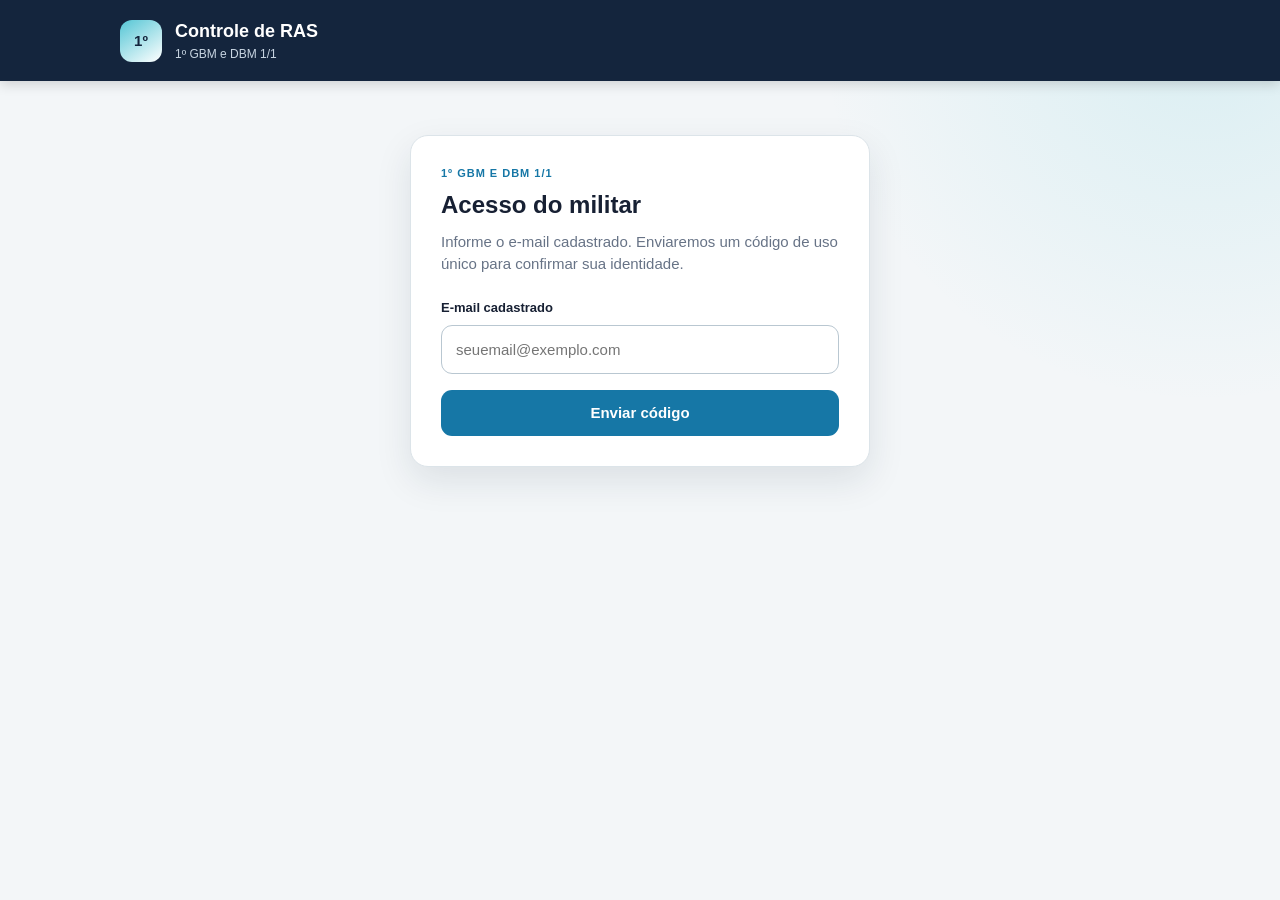
==== 01gbm/index.html @ 35f913c4 "Adiciona ícones do RAS com brasão CBMERJ e arte corrigida" ====
<!doctype html>
<html lang="pt-BR">
  <head>
    <meta charset="utf-8">
    <meta name="viewport" content="width=device-width, initial-scale=1">
    <meta name="theme-color" content="#14253d">
    <meta name="application-name" content="Controle de RAS">
    <meta name="apple-mobile-web-app-title" content="RAS 1º GBM e DBM 1/1">
    <meta name="apple-mobile-web-app-capable" content="yes">
    <meta name="referrer" content="no-referrer">
    <meta http-equiv="Content-Security-Policy" content="default-src 'self'; connect-src https://script.google.com https://script.googleusercontent.com; img-src 'self' data:; style-src 'self'; script-src 'self'; object-src 'none'; base-uri 'self'; form-action 'self'">
    <title>Controle de RAS - 1º GBM e DBM 1/1</title>
    <link rel="icon" type="image/png" sizes="48x48" href="icons/ras-cbmerj-48-v3.png">
    <link rel="icon" type="image/png" sizes="192x192" href="icons/ras-cbmerj-192-v3.png">
    <link rel="apple-touch-icon" sizes="180x180" href="icons/ras-cbmerj-180-v3.png">
    <link rel="manifest" href="manifest.json?v=icone-cbmerj-v3-20260912">
    <link rel="stylesheet" href="../shared/style.css?v=1.0.2">
  </head>
  <body>
    <header class="topbar">
      <div class="topbar-inner">
        <div class="brand">
          <div class="crest" id="unitMark" aria-hidden="true">1º</div>
          <div>
            <h1 id="systemName">Controle de RAS</h1>
            <p id="unitFullName">1º GBM e DBM 1/1</p>
          </div>
        </div>
        <button id="logoutBtn" class="btn btn-light" type="button" hidden>Sair</button>
      </div>
    </header>

    <main>
      <section id="bootScreen" class="card auth boot-screen" aria-live="polite">
        <span class="spinner spinner-dark" aria-hidden="true"></span>
        <strong>Carregando o Controle de RAS…</strong>
      </section>

      <section id="emailScreen" class="card auth" hidden>
        <p class="eyebrow" id="unitName">1º GBM e DBM 1/1</p>
        <h2>Acesso do militar</h2>
        <p>Informe o e-mail cadastrado. Enviaremos um código de uso único para confirmar sua identidade.</p>
        <form id="emailForm">
          <div class="field">
            <label for="email">E-mail cadastrado</label>
            <input id="email" type="email" autocomplete="email" inputmode="email" required placeholder="seuemail@exemplo.com">
          </div>
          <button id="sendBtn" class="btn btn-primary wide" type="submit">Enviar código</button>
        </form>
        <div id="emailMessage" class="message" role="status" aria-live="polite" hidden></div>
      </section>

      <section id="codeScreen" class="card auth" hidden>
        <p class="eyebrow">Confirmação de identidade</p>
        <h2>Digite o código</h2>
        <p>Enviamos seis números para <strong id="maskedEmail"></strong>. O código expira em 10 minutos.</p>
        <form id="codeForm">
          <div class="field">
            <label for="code">Código de acesso</label>
            <input id="code" type="text" inputmode="numeric" autocomplete="one-time-code" maxlength="6" pattern="[0-9]{6}" required placeholder="000000">
          </div>
          <button id="verifyBtn" class="btn btn-primary wide" type="submit">Entrar</button>
        </form>
        <button id="backToEmailBtn" class="btn btn-light wide secondary-action" type="button">Usar outro e-mail</button>
        <div id="codeMessage" class="message" role="status" aria-live="polite" hidden></div>
      </section>

      <section id="portal" hidden>
        <div class="userbar">
          <div>
            <p class="eyebrow">Área do militar</p>
            <h2 id="userName">—</h2>
            <p id="userMeta"></p>
          </div>
        </div>

        <div class="stats" aria-label="Resumo do RAS">
          <div class="card stat"><span>Posição atual</span><strong id="position">—</strong></div>
          <div class="card stat"><span>Saldo de RAS</span><strong id="balance">—</strong></div>
          <div class="card stat"><span>Ciclo</span><strong id="cycle">—</strong></div>
          <div class="card stat">
            <span>Progresso</span><strong id="cycleProgress">—</strong>
            <div class="progress" aria-hidden="true"><i id="progressBar"></i></div>
          </div>
        </div>

        <div class="notice">Suas escolhas não alteram seu saldo. As horas só são acrescentadas quando uma vaga é efetivamente concedida.</div>
        <div id="eligibilityNotice" class="notice warning" role="status" hidden></div>

        <div class="layout">
          <section class="card panel" aria-labelledby="opportunitiesTitle">
            <div class="panel-head">
              <div>
                <h3 id="opportunitiesTitle">Oportunidades abertas</h3>
                <small>Selecione todas as vagas que você pode assumir.</small>
              </div>
              <span id="openCount" class="pill" aria-live="polite">0 abertas</span>
            </div>
            <div id="opportunities" class="opportunity-list"></div>
          </section>

          <aside class="card panel" aria-labelledby="preferencesTitle">
            <div class="panel-head">
              <div>
                <h3 id="preferencesTitle">Minhas preferências</h3>
                <small>Ordene da mais desejada para a menos desejada.</small>
              </div>
            </div>
            <div id="preferences" class="preference-list"></div>
            <div class="savebar">
              <button id="saveBtn" class="btn btn-primary" type="button">Salvar preferências</button>
              <small id="saveHint" role="status" aria-live="polite">Nenhuma alteração pendente.</small>
            </div>
          </aside>
        </div>
      </section>
    </main>

    <noscript>
      <div class="noscript">Ative o JavaScript para acessar o Controle de RAS.</div>
    </noscript>

    <script src="config.js?v=1.0.2"></script>
    <script src="../shared/app.js?v=1.0.2"></script>
  </body>
</html>
---- shared/style.css ----
:root {
  --navy: #14253d;
  --navy-soft: #243d5d;
  --blue: #1677a6;
  --cyan: #55c6d5;
  --cyan-soft: #eaf8fa;
  --bg: #f3f6f8;
  --white: #fff;
  --text: #172033;
  --muted: #677386;
  --line: #dce4e9;
  --green: #277a53;
  --green-soft: #e8f6ef;
  --red: #a23f3f;
  --red-soft: #fff0f0;
  --amber: #765500;
  --amber-soft: #fff8e5;
  --shadow: 0 14px 36px rgba(20, 37, 61, .10);
}

* {
  box-sizing: border-box;
}

html {
  color-scheme: light;
  scroll-behavior: smooth;
}

body {
  margin: 0;
  min-height: 100vh;
  background:
    radial-gradient(circle at 94% 2%, rgba(85, 198, 213, .16), transparent 24rem),
    var(--bg);
  color: var(--text);
  font: 15px/1.45 Arial, sans-serif;
}

button,
input {
  font: inherit;
}

button:focus-visible,
input:focus-visible {
  outline: 3px solid rgba(22, 119, 166, .28);
  outline-offset: 2px;
}

[hidden] {
  display: none !important;
}

.topbar {
  background: var(--navy);
  color: var(--white);
  padding: 18px 22px;
  box-shadow: 0 3px 12px rgba(0, 0, 0, .16);
}

.topbar-inner {
  max-width: 1040px;
  margin: auto;
  display: flex;
  align-items: center;
  justify-content: space-between;
  gap: 16px;
}

.brand {
  display: flex;
  align-items: center;
  gap: 13px;
}

.crest {
  width: 42px;
  height: 42px;
  border-radius: 12px;
  background: linear-gradient(145deg, var(--cyan), var(--white));
  display: grid;
  place-items: center;
  color: var(--navy);
  font-weight: 800;
}

.brand h1 {
  margin: 0;
  font-size: 18px;
}

.brand p {
  margin: 2px 0 0;
  color: #c8d5e2;
  font-size: 12px;
}

main {
  max-width: 1040px;
  margin: 28px auto;
  padding: 0 18px 48px;
}

.card {
  background: var(--white);
  border: 1px solid var(--line);
  border-radius: 18px;
  box-shadow: var(--shadow);
}

.auth {
  max-width: 460px;
  margin: 54px auto;
  padding: 30px;
}

.auth h2 {
  margin: 0 0 8px;
  font-size: 24px;
}

.auth > p:not(.eyebrow) {
  margin: 0 0 24px;
  color: var(--muted);
}

.eyebrow {
  margin: 0 0 6px;
  color: var(--blue);
  font-size: 11px;
  font-weight: 800;
  letter-spacing: .09em;
  text-transform: uppercase;
}

.boot-screen {
  display: flex;
  align-items: center;
  justify-content: center;
  gap: 10px;
  color: var(--muted);
}

.field {
  display: grid;
  gap: 7px;
  margin-bottom: 16px;
}

.field label {
  font-size: 13px;
  font-weight: 700;
}

.field input {
  width: 100%;
  border: 1px solid #b9c7d1;
  border-radius: 11px;
  padding: 13px 14px;
  outline: none;
  background: var(--white);
  color: var(--text);
}

.field input:focus {
  border-color: var(--blue);
  box-shadow: 0 0 0 3px rgba(22, 119, 166, .12);
}

.btn {
  border: 0;
  border-radius: 11px;
  padding: 12px 16px;
  font-weight: 700;
  cursor: pointer;
  transition: filter .15s, transform .15s;
}

.btn:hover:not(:disabled) {
  filter: brightness(.94);
}

.btn:active:not(:disabled) {
  transform: translateY(1px);
}

.btn:disabled {
  opacity: .55;
  cursor: wait;
}

.btn-primary {
  background: var(--blue);
  color: var(--white);
}

.btn-light {
  background: #edf2f5;
  color: var(--navy);
}

.wide {
  width: 100%;
}

.secondary-action {
  margin-top: 10px;
}

.message {
  margin-top: 14px;
  border-radius: 10px;
  padding: 11px 13px;
  background: var(--cyan-soft);
  color: #265d68;
}

.message.error {
  background: var(--red-soft);
  color: var(--red);
}

.userbar {
  display: flex;
  justify-content: space-between;
  align-items: center;
  gap: 14px;
  margin-bottom: 18px;
}

.userbar h2 {
  margin: 0;
  font-size: 24px;
}

.userbar p:not(.eyebrow) {
  margin: 3px 0 0;
  color: var(--muted);
}

.stats {
  display: grid;
  grid-template-columns: repeat(4, 1fr);
  gap: 13px;
  margin-bottom: 18px;
}

.stat {
  padding: 18px;
}

.stat span {
  display: block;
  color: var(--muted);
  font-size: 12px;
  font-weight: 700;
  letter-spacing: .04em;
  text-transform: uppercase;
}

.stat strong {
  display: block;
  margin-top: 5px;
  font-size: 27px;
}

.stat #cycle {
  font-size: 22px;
  overflow-wrap: anywhere;
}

.progress {
  height: 8px;
  margin-top: 10px;
  overflow: hidden;
  border-radius: 8px;
  background: #dce9ee;
}

.progress i {
  display: block;
  width: 0;
  height: 100%;
  background: var(--cyan);
  transition: width .2s ease;
}

.notice {
  margin-bottom: 18px;
  padding: 14px 17px;
  border: 1px solid #cbe8d8;
  border-radius: 13px;
  background: var(--green-soft);
  color: var(--green);
}

.notice.warning {
  border-color: #f0dda4;
  background: var(--amber-soft);
  color: var(--amber);
}

.layout {
  display: grid;
  grid-template-columns: minmax(0, 1.4fr) minmax(300px, .8fr);
  gap: 18px;
  align-items: start;
}

.panel {
  padding: 20px;
}

.panel-head {
  display: flex;
  align-items: flex-start;
  justify-content: space-between;
  gap: 12px;
  margin-bottom: 16px;
}

.panel h3 {
  margin: 0;
  font-size: 18px;
}

.panel small {
  color: var(--muted);
}

.opportunity-list,
.preference-list {
  display: grid;
  gap: 11px;
}

.opportunity {
  display: grid;
  grid-template-columns: minmax(0, 1fr) auto;
  gap: 12px;
  align-items: center;
  padding: 15px;
  border: 1px solid var(--line);
  border-radius: 14px;
}

.opportunity.selected {
  border-color: var(--cyan);
  background: var(--cyan-soft);
}

.opportunity h4 {
  margin: 0 0 5px;
  font-size: 15px;
}

.meta {
  display: flex;
  flex-wrap: wrap;
  gap: 6px 12px;
  color: var(--muted);
  font-size: 12px;
}

.opportunity-note {
  margin: 9px 0 0;
  color: var(--navy-soft);
  font-size: 12px;
}

.pill {
  display: inline-block;
  padding: 4px 8px;
  border-radius: 999px;
  background: #edf3f6;
  color: #405267;
  font-size: 11px;
  font-weight: 700;
  white-space: nowrap;
}

.select-btn {
  width: 40px;
  height: 40px;
  border: 1px solid #b7c7d1;
  border-radius: 50%;
  background: var(--white);
  color: var(--blue);
  font-size: 20px;
  cursor: pointer;
}

.selected .select-btn {
  border-color: var(--blue);
  background: var(--blue);
  color: var(--white);
}

.preference {
  display: grid;
  grid-template-columns: 32px minmax(0, 1fr) auto;
  gap: 10px;
  align-items: center;
  padding: 11px;
  border: 1px solid var(--line);
  border-radius: 13px;
}

.order {
  width: 30px;
  height: 30px;
  border-radius: 9px;
  background: var(--navy);
  color: var(--white);
  display: grid;
  place-items: center;
  font-weight: 700;
}

.preference strong,
.preference span {
  display: block;
}

.preference strong {
  font-size: 13px;
}

.preference span {
  color: var(--muted);
  font-size: 11px;
}

.controls {
  display: flex;
  gap: 4px;
}

.icon-btn {
  width: 32px;
  height: 32px;
  border: 0;
  border-radius: 8px;
  background: #edf2f5;
  color: var(--navy);
  cursor: pointer;
}

.icon-btn:disabled {
  opacity: .35;
  cursor: default;
}

.savebar {
  display: grid;
  gap: 9px;
  margin-top: 16px;
}

.savebar small.error {
  color: var(--red);
}

.savebar small.success {
  color: var(--green);
}

.empty {
  padding: 26px 15px;
  border: 1px dashed #bdcad3;
  border-radius: 13px;
  color: var(--muted);
  text-align: center;
}

.spinner {
  display: inline-block;
  width: 14px;
  height: 14px;
  margin-right: 7px;
  border: 2px solid rgba(255, 255, 255, .45);
  border-top-color: var(--white);
  border-radius: 50%;
  animation: spin .7s linear infinite;
  vertical-align: -2px;
}

.spinner-dark {
  margin-right: 0;
  border-color: rgba(20, 37, 61, .18);
  border-top-color: var(--blue);
}

.noscript {
  max-width: 460px;
  margin: 24px auto;
  padding: 14px;
  border-radius: 10px;
  background: var(--red-soft);
  color: var(--red);
}

@keyframes spin {
  to { transform: rotate(360deg); }
}

@media (max-width: 780px) {
  .topbar {
    padding: 15px;
  }

  .brand p {
    display: none;
  }

  main {
    margin-top: 20px;
    padding-inline: 12px;
  }

  .auth {
    margin: 24px auto;
    padding: 24px 20px;
  }

  .stats {
    grid-template-columns: repeat(2, 1fr);
  }

  .layout {
    grid-template-columns: 1fr;
  }

  .userbar {
    align-items: flex-start;
  }
}

@media (max-width: 480px) {
  .stats {
    gap: 9px;
  }

  .stat,
  .panel {
    padding: 15px;
  }

  .stat strong {
    font-size: 23px;
  }

  .preference {
    grid-template-columns: 30px minmax(0, 1fr);
  }

  .preference .controls {
    grid-column: 1 / -1;
    justify-content: flex-end;
  }
}

@media (prefers-reduced-motion: reduce) {
  *,
  *::before,
  *::after {
    scroll-behavior: auto !important;
    transition-duration: .01ms !important;
    animation-duration: .01ms !important;
    animation-iteration-count: 1 !important;
  }
}
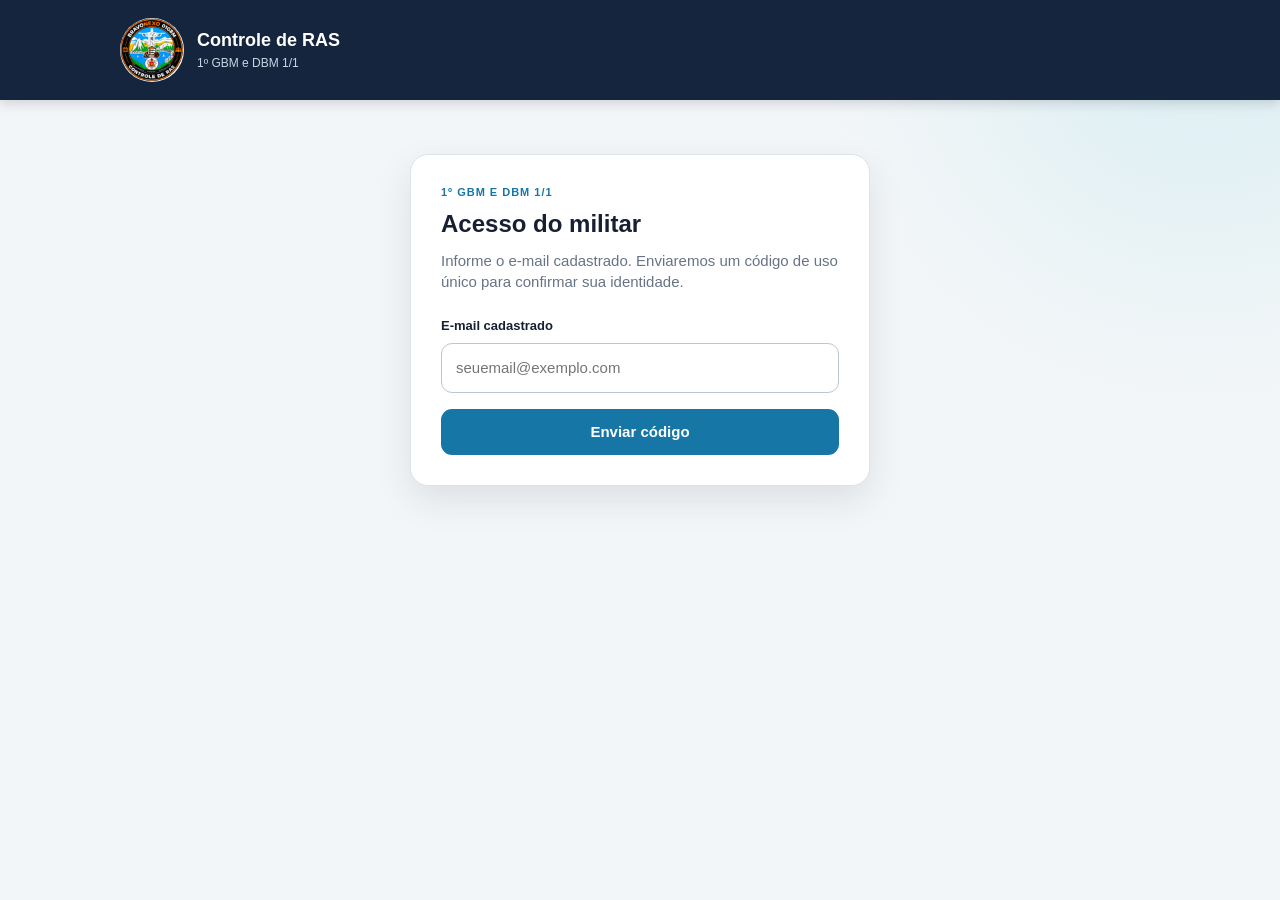
==== commit a2f99f8e: "Usa o brasão próprio do Controle de RAS no cabeçalho e login" ====
--- a/01gbm/index.html
+++ b/01gbm/index.html
@@ -14,13 +14,13 @@
     <link rel="icon" type="image/png" sizes="192x192" href="icons/ras-cbmerj-192-v3.png">
     <link rel="apple-touch-icon" sizes="180x180" href="icons/ras-cbmerj-180-v3.png">
     <link rel="manifest" href="manifest.json?v=icone-cbmerj-v3-20260912">
-    <link rel="stylesheet" href="../shared/style.css?v=1.0.2">
+    <link rel="stylesheet" href="../shared/style.css?v=1.0.6">
   </head>
   <body>
     <header class="topbar">
       <div class="topbar-inner">
         <div class="brand">
-          <div class="crest" id="unitMark" aria-hidden="true">1º</div>
+          <img class="crest" src="icons/ras-cbmerj-192-v3.png" width="64" height="64" alt="Brasão do Controle de RAS — 1º GBM" decoding="async">
           <div>
             <h1 id="systemName">Controle de RAS</h1>
             <p id="unitFullName">1º GBM e DBM 1/1</p>
@@ -75,7 +75,7 @@
         </div>
 
         <div class="stats" aria-label="Resumo do RAS">
-          <div class="card stat"><span>Posição atual</span><strong id="position">—</strong></div>
+          <div class="card stat"><span>Posição hoje</span><strong id="position">—</strong></div>
           <div class="card stat"><span>Saldo de RAS</span><strong id="balance">—</strong></div>
           <div class="card stat"><span>Ciclo</span><strong id="cycle">—</strong></div>
           <div class="card stat">
@@ -84,7 +84,7 @@
           </div>
         </div>
 
-        <div class="notice">Suas escolhas não alteram seu saldo. As horas só são acrescentadas quando uma vaga é efetivamente concedida.</div>
+        <div class="notice">Suas escolhas não alteram seu saldo. As horas só são acrescentadas quando uma vaga é efetivamente concedida. Uma escolha concorre a todas as vagas da opção, mas você recebe no máximo uma delas.</div>
         <div id="eligibilityNotice" class="notice warning" role="status" hidden></div>
 
         <div class="layout">
@@ -92,9 +92,9 @@
             <div class="panel-head">
               <div>
                 <h3 id="opportunitiesTitle">Oportunidades abertas</h3>
-                <small>Selecione todas as vagas que você pode assumir.</small>
+                <small>Selecione as opções que você pode assumir. Vagas com condições idênticas aparecem juntas.</small>
               </div>
-              <span id="openCount" class="pill" aria-live="polite">0 abertas</span>
+              <span id="openCount" class="pill" aria-live="polite">0 vagas abertas</span>
             </div>
             <div id="opportunities" class="opportunity-list"></div>
           </section>
@@ -121,6 +121,6 @@
     </noscript>
 
     <script src="config.js?v=1.0.2"></script>
-    <script src="../shared/app.js?v=1.0.2"></script>
+    <script src="../shared/app.js?v=1.0.6"></script>
   </body>
 </html>
--- a/shared/style.css
+++ b/shared/style.css
@@ -72,17 +72,16 @@
   display: flex;
   align-items: center;
   gap: 13px;
+  min-width: 0;
 }
 
 .crest {
-  width: 42px;
-  height: 42px;
-  border-radius: 12px;
-  background: linear-gradient(145deg, var(--cyan), var(--white));
-  display: grid;
-  place-items: center;
-  color: var(--navy);
-  font-weight: 800;
+  display: block;
+  flex: 0 0 auto;
+  width: 64px;
+  height: 64px;
+  border-radius: 50%;
+  object-fit: contain;
 }
 
 .brand h1 {
@@ -353,6 +352,29 @@
 .opportunity h4 {
   margin: 0 0 5px;
   font-size: 15px;
+  overflow-wrap: anywhere;
+}
+
+.vacancy-count {
+  margin-left: 5px;
+  background: var(--green-soft);
+  color: var(--green);
+}
+
+.opportunity .service-wing,
+.preference .service-wing {
+  display: block;
+  margin: 3px 0 6px;
+  color: var(--navy-soft);
+  font-size: 12px;
+  font-weight: 700;
+  overflow-wrap: anywhere;
+}
+
+.opportunity-note,
+.meta,
+.preference-description {
+  overflow-wrap: anywhere;
 }
 
 .meta {
@@ -397,9 +419,14 @@
   color: var(--white);
 }
 
+.select-btn:disabled {
+  opacity: .45;
+  cursor: default;
+}
+
 .preference {
   display: grid;
-  grid-template-columns: 32px minmax(0, 1fr) auto;
+  grid-template-columns: 32px minmax(0, 1fr);
   gap: 10px;
   align-items: center;
   padding: 11px;
@@ -423,6 +450,17 @@
   display: block;
 }
 
+.preference .preference-quantity {
+  margin: 3px 0;
+  color: var(--green);
+  font-weight: 700;
+}
+
+.preference .preference-note {
+  margin-top: 4px;
+  color: var(--navy-soft);
+}
+
 .preference strong {
   font-size: 13px;
 }
@@ -434,6 +472,8 @@
 
 .controls {
   display: flex;
+  grid-column: 2;
+  justify-content: flex-end;
   gap: 4px;
 }
 
@@ -501,6 +541,20 @@
   color: var(--red);
 }
 
+.opportunity.unavailable,
+.preference.unavailable {
+  border-color: #d4b47c;
+  background: #fff9ec;
+}
+
+.opportunity-eligibility {
+  margin: 8px 0 0;
+  color: #765214;
+  font-size: 12px;
+  line-height: 1.45;
+  overflow-wrap: anywhere;
+}
+
 @keyframes spin {
   to { transform: rotate(360deg); }
 }
@@ -508,6 +562,11 @@
 @media (max-width: 780px) {
   .topbar {
     padding: 15px;
+  }
+
+  .crest {
+    width: 56px;
+    height: 56px;
   }
 
   .brand p {
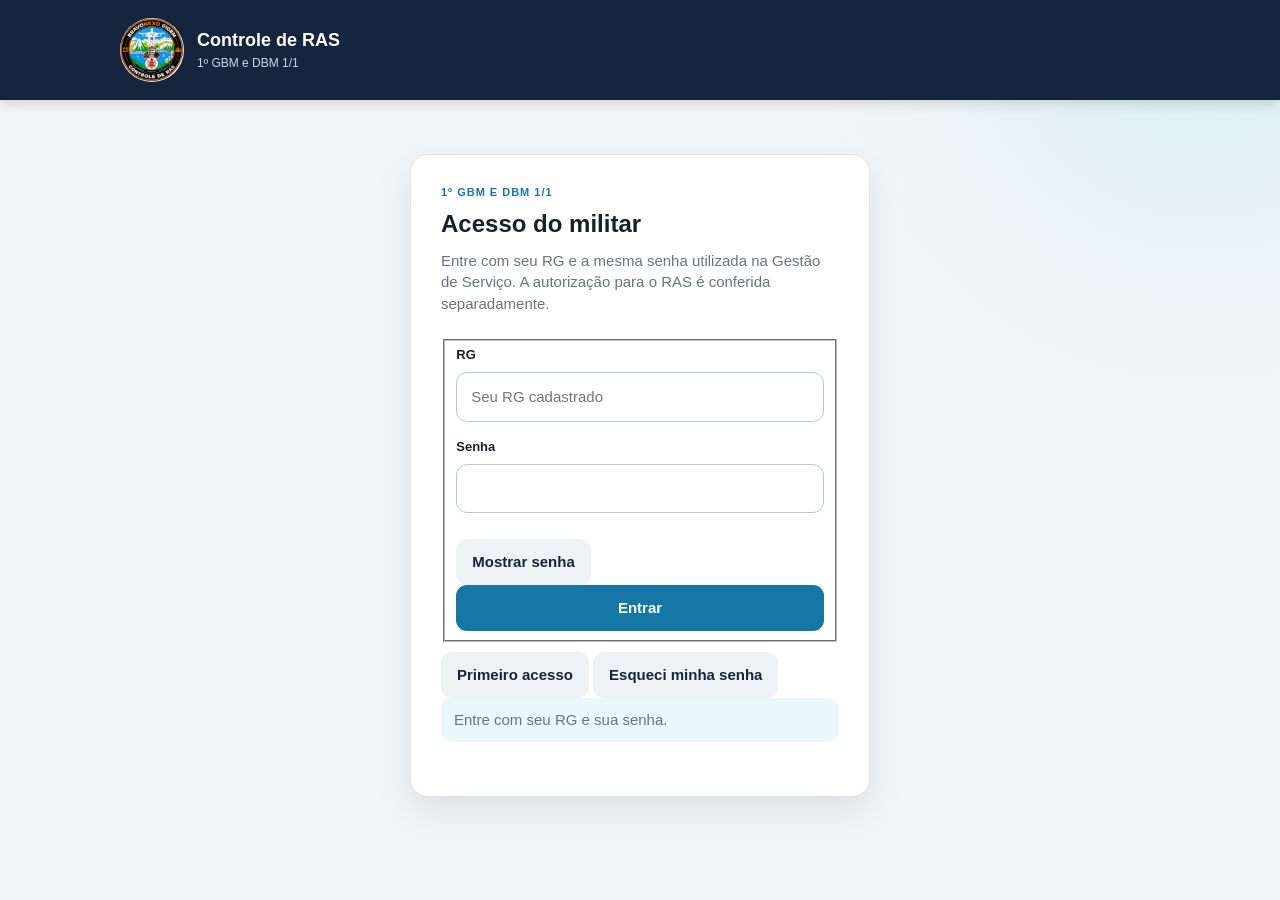
==== commit c90a60f8: "RAS v1.1.0: banco SQL e acesso compartilhado por RG e senha" ====
--- a/01gbm/index.html
+++ b/01gbm/index.html
@@ -8,13 +8,14 @@
     <meta name="apple-mobile-web-app-title" content="RAS 1º GBM e DBM 1/1">
     <meta name="apple-mobile-web-app-capable" content="yes">
     <meta name="referrer" content="no-referrer">
-    <meta http-equiv="Content-Security-Policy" content="default-src 'self'; connect-src https://script.google.com https://script.googleusercontent.com; img-src 'self' data:; style-src 'self'; script-src 'self'; object-src 'none'; base-uri 'self'; form-action 'self'">
+    <meta http-equiv="Content-Security-Policy" content="default-src 'self'; connect-src https://ciqctdckqmopdeoigzfz.supabase.co; img-src 'self' data:; style-src 'self'; script-src 'self'; object-src 'none'; base-uri 'self'; form-action 'self'">
     <title>Controle de RAS - 1º GBM e DBM 1/1</title>
-    <link rel="icon" type="image/png" sizes="48x48" href="icons/ras-cbmerj-48-v3.png">
     <link rel="icon" type="image/png" sizes="192x192" href="icons/ras-cbmerj-192-v3.png">
-    <link rel="apple-touch-icon" sizes="180x180" href="icons/ras-cbmerj-180-v3.png">
-    <link rel="manifest" href="manifest.json?v=icone-cbmerj-v3-20260912">
-    <link rel="stylesheet" href="../shared/style.css?v=1.0.6">
+    <link rel="icon" type="image/png" sizes="192x192" href="icons/ras-cbmerj-192-v3.png">
+    <link rel="apple-touch-icon" sizes="192x192" href="icons/ras-cbmerj-192-v3.png">
+    <link rel="manifest" href="manifest.json?v=ras-password-1.1.0-45cff6031b1d">
+    <link rel="stylesheet" href="../shared/style.css?v=1.0.7">
+    <link rel="stylesheet" href="../shared/portal-services.css?v=1.0.8">
   </head>
   <body>
     <header class="topbar">
@@ -36,36 +37,34 @@
         <strong>Carregando o Controle de RAS…</strong>
       </section>
 
-      <section id="emailScreen" class="card auth" hidden>
-        <p class="eyebrow" id="unitName">1º GBM e DBM 1/1</p>
-        <h2>Acesso do militar</h2>
-        <p>Informe o e-mail cadastrado. Enviaremos um código de uso único para confirmar sua identidade.</p>
-        <form id="emailForm">
-          <div class="field">
-            <label for="email">E-mail cadastrado</label>
-            <input id="email" type="email" autocomplete="email" inputmode="email" required placeholder="seuemail@exemplo.com">
-          </div>
-          <button id="sendBtn" class="btn btn-primary wide" type="submit">Enviar código</button>
-        </form>
-        <div id="emailMessage" class="message" role="status" aria-live="polite" hidden></div>
-      </section>
+<section id="rasAccessScreen" class="card auth" hidden>
+  <p class="eyebrow" id="unitName">1º GBM e DBM 1/1</p><h2>Acesso do militar</h2>
+  <p>Entre com seu RG e a mesma senha utilizada na Gestão de Serviço. A autorização para o RAS é conferida separadamente.</p>
+  <form id="rasLoginForm"><fieldset id="rasLoginFields" disabled>
+    <div class="field"><label for="rasRg">RG</label><input id="rasRg" type="text" autocomplete="username" maxlength="40" required placeholder="Seu RG cadastrado"></div>
+    <div class="field"><label for="rasPassword">Senha</label><input id="rasPassword" type="password" autocomplete="current-password" maxlength="1024" required></div>
+    <button id="rasShowPassword" class="btn btn-light secondary-action" type="button" aria-controls="rasPassword" aria-pressed="false">Mostrar senha</button>
+    <button id="rasLoginSubmit" class="btn btn-primary wide" type="submit">Entrar</button>
+  </fieldset></form>
+  <div id="rasAccountActions"><button id="rasFirstAccess" class="btn btn-light secondary-action" type="button">Primeiro acesso</button> <button id="rasRecovery" class="btn btn-light secondary-action" type="button">Esqueci minha senha</button></div>
+  <form id="rasRequestForm" hidden><fieldset id="rasRequestFields" disabled>
+    <div class="field"><label for="rasRequestRg">RG</label><input id="rasRequestRg" type="text" autocomplete="username" maxlength="40" required></div>
+    <div class="field" id="rasEmailField"><label for="rasRegisteredEmail">E-mail do cadastro</label><input id="rasRegisteredEmail" type="email" autocomplete="email" maxlength="254"></div>
+    <p id="rasRecoveryNote" hidden>O código será enviado somente ao e-mail do cadastro.</p><button id="rasRequestSubmit" class="btn btn-primary wide" type="submit">Enviar código</button>
+  </fieldset></form>
+  <form id="rasCodeForm" hidden><fieldset id="rasCodeFields" disabled><div class="field"><label for="rasCode">Código recebido no e-mail</label><input id="rasCode" type="text" inputmode="numeric" autocomplete="one-time-code" pattern="[0-9]{6,8}" minlength="6" maxlength="8" required></div><button id="rasCodeSubmit" class="btn btn-primary wide" type="submit">Confirmar e-mail</button></fieldset></form>
+  <form id="rasNewPasswordForm" hidden><fieldset id="rasNewPasswordFields" disabled>
+    <div class="field"><label for="rasNewPassword">Nova senha</label><input id="rasNewPassword" type="password" autocomplete="new-password" minlength="8" maxlength="1024" required></div>
+    <div class="field"><label for="rasConfirmPassword">Repita a nova senha</label><input id="rasConfirmPassword" type="password" autocomplete="new-password" minlength="8" maxlength="1024" required></div>
+    <p>Pelo menos 8 caracteres. A senha é compartilhada com a Gestão de Serviço.</p><button id="rasCompleteSubmit" class="btn btn-primary wide" type="submit">Salvar senha e entrar</button>
+  </fieldset></form>
+  <button id="rasCancelFlow" class="btn btn-light wide secondary-action" type="button" hidden>Voltar</button>
+  <p id="rasAccessMessage" class="message" role="status" aria-live="polite"></p>
+  <button id="rasReloadPortal" class="btn btn-light wide secondary-action" type="button" hidden>Tentar carregar o RAS novamente</button>
+</section>
 
-      <section id="codeScreen" class="card auth" hidden>
-        <p class="eyebrow">Confirmação de identidade</p>
-        <h2>Digite o código</h2>
-        <p>Enviamos seis números para <strong id="maskedEmail"></strong>. O código expira em 10 minutos.</p>
-        <form id="codeForm">
-          <div class="field">
-            <label for="code">Código de acesso</label>
-            <input id="code" type="text" inputmode="numeric" autocomplete="one-time-code" maxlength="6" pattern="[0-9]{6}" required placeholder="000000">
-          </div>
-          <button id="verifyBtn" class="btn btn-primary wide" type="submit">Entrar</button>
-        </form>
-        <button id="backToEmailBtn" class="btn btn-light wide secondary-action" type="button">Usar outro e-mail</button>
-        <div id="codeMessage" class="message" role="status" aria-live="polite" hidden></div>
-      </section>
-
-      <section id="portal" hidden>
+      <div id="rasPendingNotice" class="notice warning" hidden><p data-ras-pending-message role="status" aria-live="polite"></p><button id="rasReconcile" data-ras-reconcile class="btn btn-light" type="button" hidden>Consultar resultado do envio</button></div>
+<section id="portal" hidden>
         <div class="userbar">
           <div>
             <p class="eyebrow">Área do militar</p>
@@ -103,10 +102,11 @@
             <div class="panel-head">
               <div>
                 <h3 id="preferencesTitle">Minhas preferências</h3>
-                <small>Ordene da mais desejada para a menos desejada.</small>
+                <small id="preferenceInstructions">A primeira opção é sua maior prioridade. Arraste pelo botão ⠿ ou use as setas para mudar a ordem.</small>
               </div>
             </div>
-            <div id="preferences" class="preference-list"></div>
+            <div id="preferences" class="preference-list" role="list" aria-label="Preferências em ordem de prioridade"></div>
+            <div id="preferenceAnnouncement" class="sr-only" role="status" aria-live="polite" aria-atomic="true"></div>
             <div class="savebar">
               <button id="saveBtn" class="btn btn-primary" type="button">Salvar preferências</button>
               <small id="saveHint" role="status" aria-live="polite">Nenhuma alteração pendente.</small>
@@ -120,7 +120,6 @@
       <div class="noscript">Ative o JavaScript para acessar o Controle de RAS.</div>
     </noscript>
 
-    <script src="config.js?v=1.0.2"></script>
-    <script src="../shared/app.js?v=1.0.6"></script>
+    <script src="../shared/app.js?v=ras-password-1.1.0-45cff6031b1d"></script>
   </body>
 </html>
--- a/shared/style.css
+++ b/shared/style.css
@@ -425,6 +425,7 @@
 }
 
 .preference {
+  position: relative;
   display: grid;
   grid-template-columns: 32px minmax(0, 1fr);
   gap: 10px;
@@ -432,6 +433,73 @@
   padding: 11px;
   border: 1px solid var(--line);
   border-radius: 13px;
+  background: var(--white);
+  box-shadow: 0 3px 10px rgba(20, 37, 61, .05);
+}
+
+.preference-list {
+  position: relative;
+  overflow-anchor: none;
+}
+
+.preference-description {
+  min-width: 0;
+  overflow-wrap: anywhere;
+}
+
+.preference .order {
+  align-self: start;
+}
+
+.preference-drag-handle {
+  margin-right: auto;
+  touch-action: none;
+  cursor: grab;
+  font-size: 26px;
+  line-height: 1;
+  user-select: none;
+  -webkit-user-select: none;
+  -webkit-touch-callout: none;
+}
+
+.preference.is-drag-placeholder {
+  border: 2px dashed var(--blue);
+  padding: 10px;
+  background: var(--cyan-soft);
+  opacity: .4;
+}
+
+.preference-list.is-sorting {
+  user-select: none;
+  -webkit-user-select: none;
+}
+
+.preference-list.is-sorting .controls {
+  pointer-events: none;
+}
+
+.preference-drag-ghost {
+  position: fixed;
+  top: 0;
+  left: 0;
+  z-index: 100;
+  margin: 0;
+  pointer-events: none;
+  border-color: var(--blue);
+  box-shadow: 0 14px 30px rgba(20, 37, 61, .22);
+  will-change: transform;
+}
+
+.sr-only {
+  position: absolute;
+  width: 1px;
+  height: 1px;
+  padding: 0;
+  margin: -1px;
+  overflow: hidden;
+  clip-path: inset(50%);
+  white-space: nowrap;
+  border: 0;
 }
 
 .order {
@@ -462,29 +530,40 @@
 }
 
 .preference strong {
-  font-size: 13px;
+  font-size: 14px;
 }
 
 .preference span {
   color: var(--muted);
-  font-size: 11px;
+  font-size: 12px;
 }
 
 .controls {
   display: flex;
-  grid-column: 2;
+  grid-column: 1 / -1;
   justify-content: flex-end;
-  gap: 4px;
+  gap: 6px;
 }
 
 .icon-btn {
-  width: 32px;
-  height: 32px;
+  width: 44px;
+  height: 44px;
+  flex: 0 0 44px;
   border: 0;
   border-radius: 8px;
   background: #edf2f5;
   color: var(--navy);
   cursor: pointer;
+  font-size: 20px;
+}
+
+.icon-btn:not(.preference-drag-handle) {
+  touch-action: manipulation;
+}
+
+.icon-btn.preference-drag-handle {
+  cursor: grab;
+  font-size: 26px;
 }
 
 .icon-btn:disabled {
--- a/shared/portal-services.css
+++ b/shared/portal-services.css
@@ -0,0 +1,23 @@
+.ras-services-panel { margin-top: 20px; }
+.ras-services-panel .panel-head { flex-wrap: wrap; }
+.ras-services-list { display: grid; gap: 12px; margin-top: 16px; }
+.ras-service { border: 1px solid var(--line); border-radius: 12px; padding: 16px; }
+.ras-service h4 { margin: 0 0 8px; }
+.ras-service p { overflow-wrap: anywhere; }
+.ras-cancel-button { margin-top: 12px; border: 1px solid #cd9a9a; background: #fff5f5; color: #813030; }
+.ras-service-help, .ras-request-reason { font-size: 13px; color: var(--muted); }
+.ras-cancel-status { padding: 10px; background: var(--amber-soft); border-radius: 8px; color: var(--amber); font-weight: 700; }
+.ras-participants-count { display: flex; flex-wrap: wrap; align-items: center; gap: 6px 12px; margin-top: 12px; border-top: 1px solid var(--line); padding-top: 6px; font-size: 13px; }
+.ras-participants-count strong { color: #17688d; }
+.ras-count-refresh { min-height: 44px; border: 0; background: transparent; color: #17688d; text-decoration: underline; cursor: pointer; font: inherit; }
+.ras-count-refresh:disabled { opacity: .5; cursor: wait; }
+.ras-count-help { flex-basis: 100%; color: var(--muted); font-size: 12px; }
+.ras-request-history summary:focus-visible { outline: 3px solid #80b9d3; outline-offset: 2px; }
+.ras-cancel-dialog { width: min(94vw, 520px); max-height: 90dvh; overflow-y: auto; padding: 24px; border: 1px solid var(--line); border-radius: 16px; color: var(--text); box-shadow: var(--shadow); }
+.ras-cancel-dialog::backdrop { background: rgba(15, 30, 48, .6); }
+.ras-cancel-dialog h3 { margin-top: 0; }
+.ras-cancel-dialog label { display: block; font-weight: 700; margin-bottom: 8px; }
+.ras-cancel-dialog textarea { width: 100%; font: inherit; padding: 12px; border: 1px solid #a9bac8; border-radius: 10px; resize: vertical; }
+.ras-cancel-dialog textarea:focus-visible { outline: 3px solid #80b9d3; }
+.ras-dialog-actions { display: flex; justify-content: flex-end; gap: 10px; margin-top: 18px; flex-wrap: wrap; }
+@media (max-width: 420px) { .ras-services-panel .panel-head > .btn { width: 100%; } .ras-cancel-dialog { padding: 18px; } }
